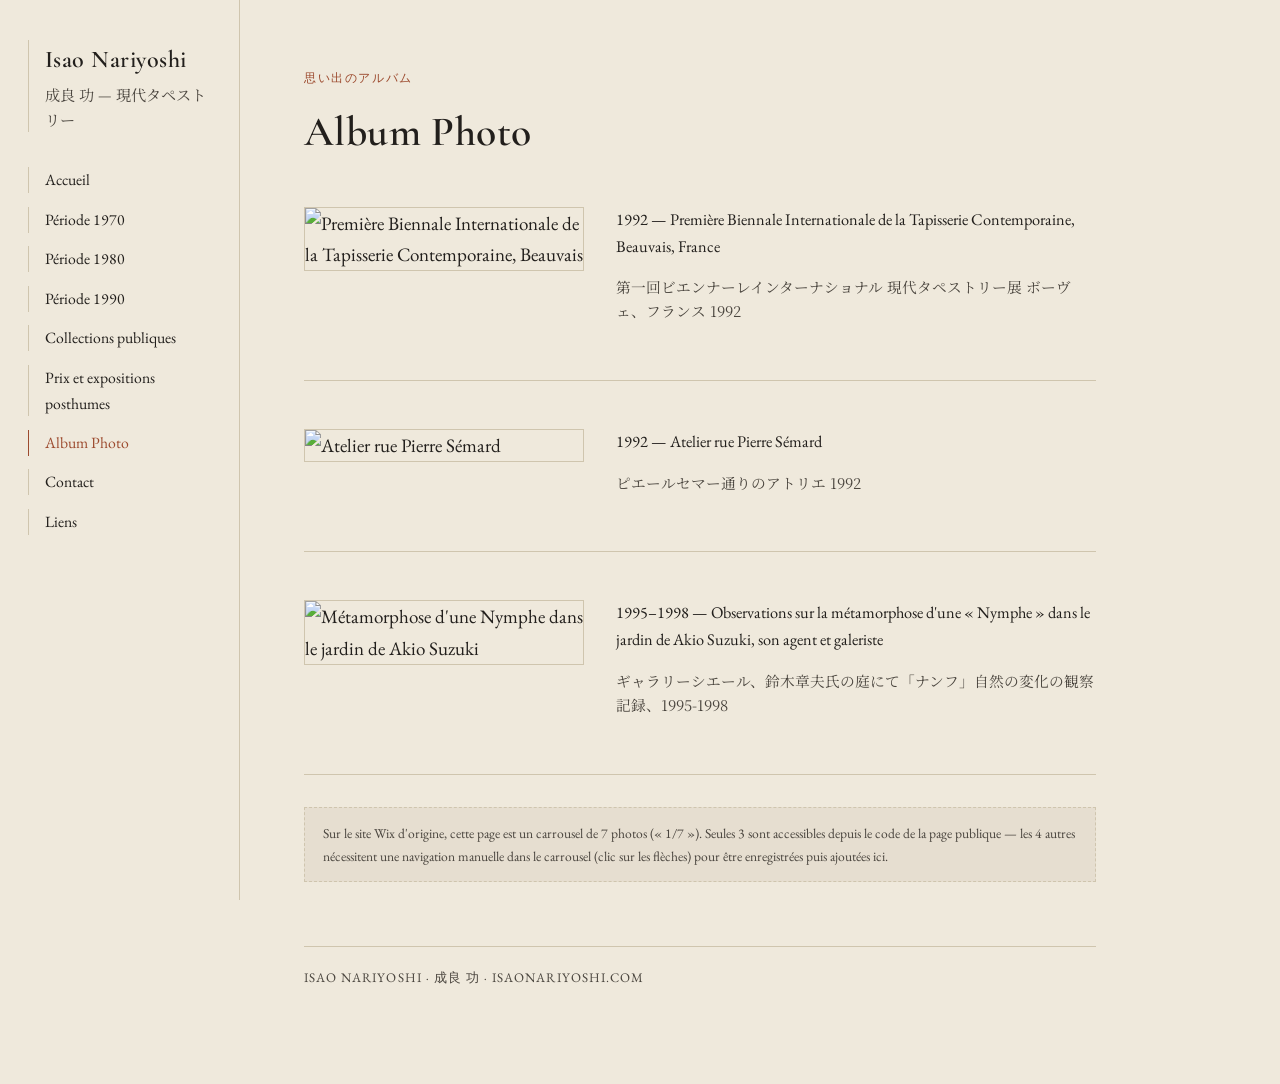
==== album-photo.html @ 6d0f4707 "Add files via upload" ====
<!DOCTYPE html>
<html lang="fr">
<head>
<meta charset="UTF-8">
<meta name="viewport" content="width=device-width, initial-scale=1">
<title>Album Photo — Isao Nariyoshi</title>
<link rel="stylesheet" href="style.css">
</head>
<body>
<div class="shell">

<nav class="thread-nav">
  <a href="index.html" style="text-decoration:none;">
    <span class="mark">Isao Nariyoshi</span>
    <span class="mark-jp">成良 功 — 現代タペストリー</span>
  </a>
  <ul>
    <li><a href="index.html">Accueil</a></li>
    <li><a href="periode-1970.html">Période 1970</a></li>
    <li><a href="periode-1980.html">Période 1980</a></li>
    <li><a href="periode-1990.html">Période 1990</a></li>
    <li><a href="collections-publiques.html">Collections publiques</a></li>
    <li><a href="prix-expositions.html">Prix et expositions posthumes</a></li>
    <li><a href="album-photo.html" aria-current="page">Album Photo</a></li>
    <li><a href="contact.html">Contact</a></li>
    <li><a href="liens.html">Liens</a></li>
  </ul>
</nav>

<main>
  <p class="eyebrow jp">思い出のアルバム</p>
  <h1>Album Photo</h1>

  <div class="works">
    <div class="work">
      <img src="https://static.wixstatic.com/media/222d2c_8d8653666d4f490cb78dee3b9042e3a6~mv2.jpeg" alt="Première Biennale Internationale de la Tapisserie Contemporaine, Beauvais" loading="lazy">
      <div>
        <p class="cap-fr">1992 — Première Biennale Internationale de la Tapisserie Contemporaine, Beauvais, France</p>
        <p class="cap-jp">第一回ビエンナーレインターナショナル 現代タペストリー展 ボーヴェ、フランス 1992</p>
      </div>
    </div>
    <div class="work">
      <img src="https://static.wixstatic.com/media/222d2c_fb16d391d0994af38e654b1a795ef7ef~mv2.jpg" alt="Atelier rue Pierre Sémard" loading="lazy">
      <div>
        <p class="cap-fr">1992 — Atelier rue Pierre Sémard</p>
        <p class="cap-jp">ピエールセマー通りのアトリエ 1992</p>
      </div>
    </div>
    <div class="work">
      <img src="https://static.wixstatic.com/media/222d2c_1adbfa0554534cea8feac32134079305~mv2.jpg" alt="Métamorphose d'une Nymphe dans le jardin de Akio Suzuki" loading="lazy">
      <div>
        <p class="cap-fr">1995–1998 — Observations sur la métamorphose d'une « Nymphe » dans le jardin de Akio Suzuki, son agent et galeriste</p>
        <p class="cap-jp">ギャラリーシエール、鈴木章夫氏の庭にて「ナンフ」自然の変化の観察記録、1995-1998</p>
      </div>
    </div>
  </div>

  <p class="note">Sur le site Wix d'origine, cette page est un carrousel de 7 photos (« 1/7 »). Seules 3 sont accessibles depuis le code de la page publique — les 4 autres nécessitent une navigation manuelle dans le carrousel (clic sur les flèches) pour être enregistrées puis ajoutées ici.</p>

  <footer class="page-end">Isao Nariyoshi · 成良 功 · isaonariyoshi.com</footer>
</main>
</div>
</body>
</html>
---- style.css ----
@import url('https://fonts.googleapis.com/css2?family=Cormorant+Garamond:ital,wght@0,500;0,600;1,500&family=EB+Garamond:ital,wght@0,400;0,500;1,400&family=Noto+Serif+JP:wght@400;500&display=swap');

:root{
  --parchment:#efe9dc;
  --parchment-deep:#e6ded0;
  --ink:#221f1c;
  --ink-soft:#4a453e;
  --indigo:#2f3e5c;
  --rust:#9c4a2e;
  --hairline:#cfc5ae;
}

*{box-sizing:border-box;}

html{scroll-behavior:smooth;}

body{
  margin:0;
  background:var(--parchment);
  color:var(--ink);
  font-family:'EB Garamond', Georgia, serif;
  font-size:19px;
  line-height:1.65;
}

a{color:var(--indigo); text-decoration-color:var(--hairline); text-underline-offset:3px;}
a:hover{color:var(--rust);}

.jp{font-family:'Noto Serif JP', serif; color:var(--ink-soft); font-size:0.92em;}

/* ---------- Layout shell ---------- */
.shell{
  display:grid;
  grid-template-columns:240px 1fr;
  min-height:100vh;
}

nav.thread-nav{
  border-right:1px solid var(--hairline);
  padding:2.5rem 1.75rem;
  position:sticky;
  top:0;
  align-self:start;
  height:100vh;
  overflow-y:auto;
}

nav.thread-nav .mark{
  font-family:'Cormorant Garamond', serif;
  font-weight:600;
  font-size:1.5rem;
  letter-spacing:0.02em;
  display:block;
  margin-bottom:0.15rem;
}
nav.thread-nav .mark-jp{
  font-family:'Noto Serif JP', serif;
  font-size:0.95rem;
  color:var(--ink-soft);
  display:block;
  margin-bottom:2.2rem;
}

nav.thread-nav ul{list-style:none; margin:0; padding:0;}
nav.thread-nav li{margin-bottom:0.85rem;}
nav.thread-nav a{
  font-size:0.98rem;
  color:var(--ink);
  text-decoration:none;
  display:block;
  padding-left:1rem;
  border-left:1px solid var(--hairline);
  transition:border-color .15s, color .15s;
}
nav.thread-nav a:hover, nav.thread-nav a[aria-current="page"]{
  color:var(--rust);
  border-left-color:var(--rust);
}

main{padding:3.5rem 4rem 6rem; max-width:920px;}

@media (max-width:800px){
  .shell{grid-template-columns:1fr;}
  nav.thread-nav{
    position:relative; height:auto; padding:1.5rem 1.5rem 1rem;
    border-right:none; border-bottom:1px solid var(--hairline);
  }
  nav.thread-nav ul{display:flex; flex-wrap:wrap; gap:0 1.2rem;}
  nav.thread-nav li{margin-bottom:0.5rem;}
  main{padding:2.2rem 1.5rem 4rem;}
}

/* ---------- Typography ---------- */
h1{
  font-family:'Cormorant Garamond', serif;
  font-weight:600;
  font-size:2.6rem;
  margin:0 0 0.3rem;
  letter-spacing:0.01em;
}
h2.section-title{
  font-family:'Cormorant Garamond', serif;
  font-weight:600;
  font-size:1.5rem;
  color:var(--indigo);
  margin:3rem 0 1.1rem;
  padding-bottom:0.4rem;
  border-bottom:1px solid var(--hairline);
}
.eyebrow{
  text-transform:uppercase;
  letter-spacing:0.14em;
  font-size:0.72rem;
  color:var(--rust);
  font-family:'EB Garamond', serif;
}

blockquote{
  font-family:'Cormorant Garamond', serif;
  font-style:italic;
  font-size:1.4rem;
  color:var(--ink);
  border-left:2px solid var(--rust);
  margin:2rem 0;
  padding:0.2rem 0 0.2rem 1.5rem;
}
blockquote cite{
  display:block;
  font-family:'EB Garamond', serif;
  font-style:normal;
  font-size:0.85rem;
  color:var(--ink-soft);
  margin-top:0.6rem;
}

/* ---------- Timeline (home) ---------- */
.timeline{margin-top:2.5rem; position:relative; padding-left:1.6rem; border-left:1px solid var(--hairline);}
.timeline .entry{position:relative; margin-bottom:1.7rem;}
.timeline .entry::before{
  content:"";
  position:absolute; left:-1.7rem; top:0.4rem;
  width:7px; height:7px; border-radius:50%;
  background:var(--rust);
}
.timeline .year{font-family:'Cormorant Garamond', serif; font-weight:600; color:var(--indigo); font-size:1.15rem;}

/* ---------- Artwork entries (period pages) ---------- */
.expo-block{margin-bottom:1.6rem; font-size:0.98rem; color:var(--ink-soft);}
.expo-block .yr{color:var(--indigo); font-weight:600;}

.works{margin-top:2.5rem; display:flex; flex-direction:column; gap:3rem;}
.work{
  display:grid;
  grid-template-columns:280px 1fr;
  gap:2rem;
  align-items:start;
  padding-bottom:2.6rem;
  border-bottom:1px solid var(--hairline);
}
.work img{width:100%; height:auto; display:block; border:1px solid var(--hairline);}
.work .cap-fr{font-size:1.02rem; margin:0 0 0.3rem;}
.work .cap-jp{font-family:'Noto Serif JP', serif; color:var(--ink-soft); font-size:0.92rem;}
@media (max-width:700px){
  .work{grid-template-columns:1fr;}
}

/* ---------- Footer ---------- */
footer.page-end{
  margin-top:4rem; padding-top:1.2rem;
  border-top:1px solid var(--hairline);
  font-size:0.82rem; color:var(--ink-soft);
  text-transform:uppercase; letter-spacing:0.08em;
}

.contact-box{margin-top:2rem; font-size:1.15rem;}
.contact-box a{font-family:'Cormorant Garamond', serif; font-size:1.4rem;}

.links-list{list-style:none; padding:0; margin-top:2rem;}
.links-list li{margin-bottom:1rem; padding-bottom:1rem; border-bottom:1px solid var(--hairline);}
.links-list .role{display:block; font-size:0.85rem; color:var(--ink-soft);}
.links-list a{font-family:'Cormorant Garamond', serif; font-size:1.25rem; font-weight:600;}

.note{
  font-size:0.85rem; color:var(--ink-soft); background:var(--parchment-deep);
  border:1px dashed var(--hairline); padding:0.9rem 1.1rem; margin-top:2rem;
}
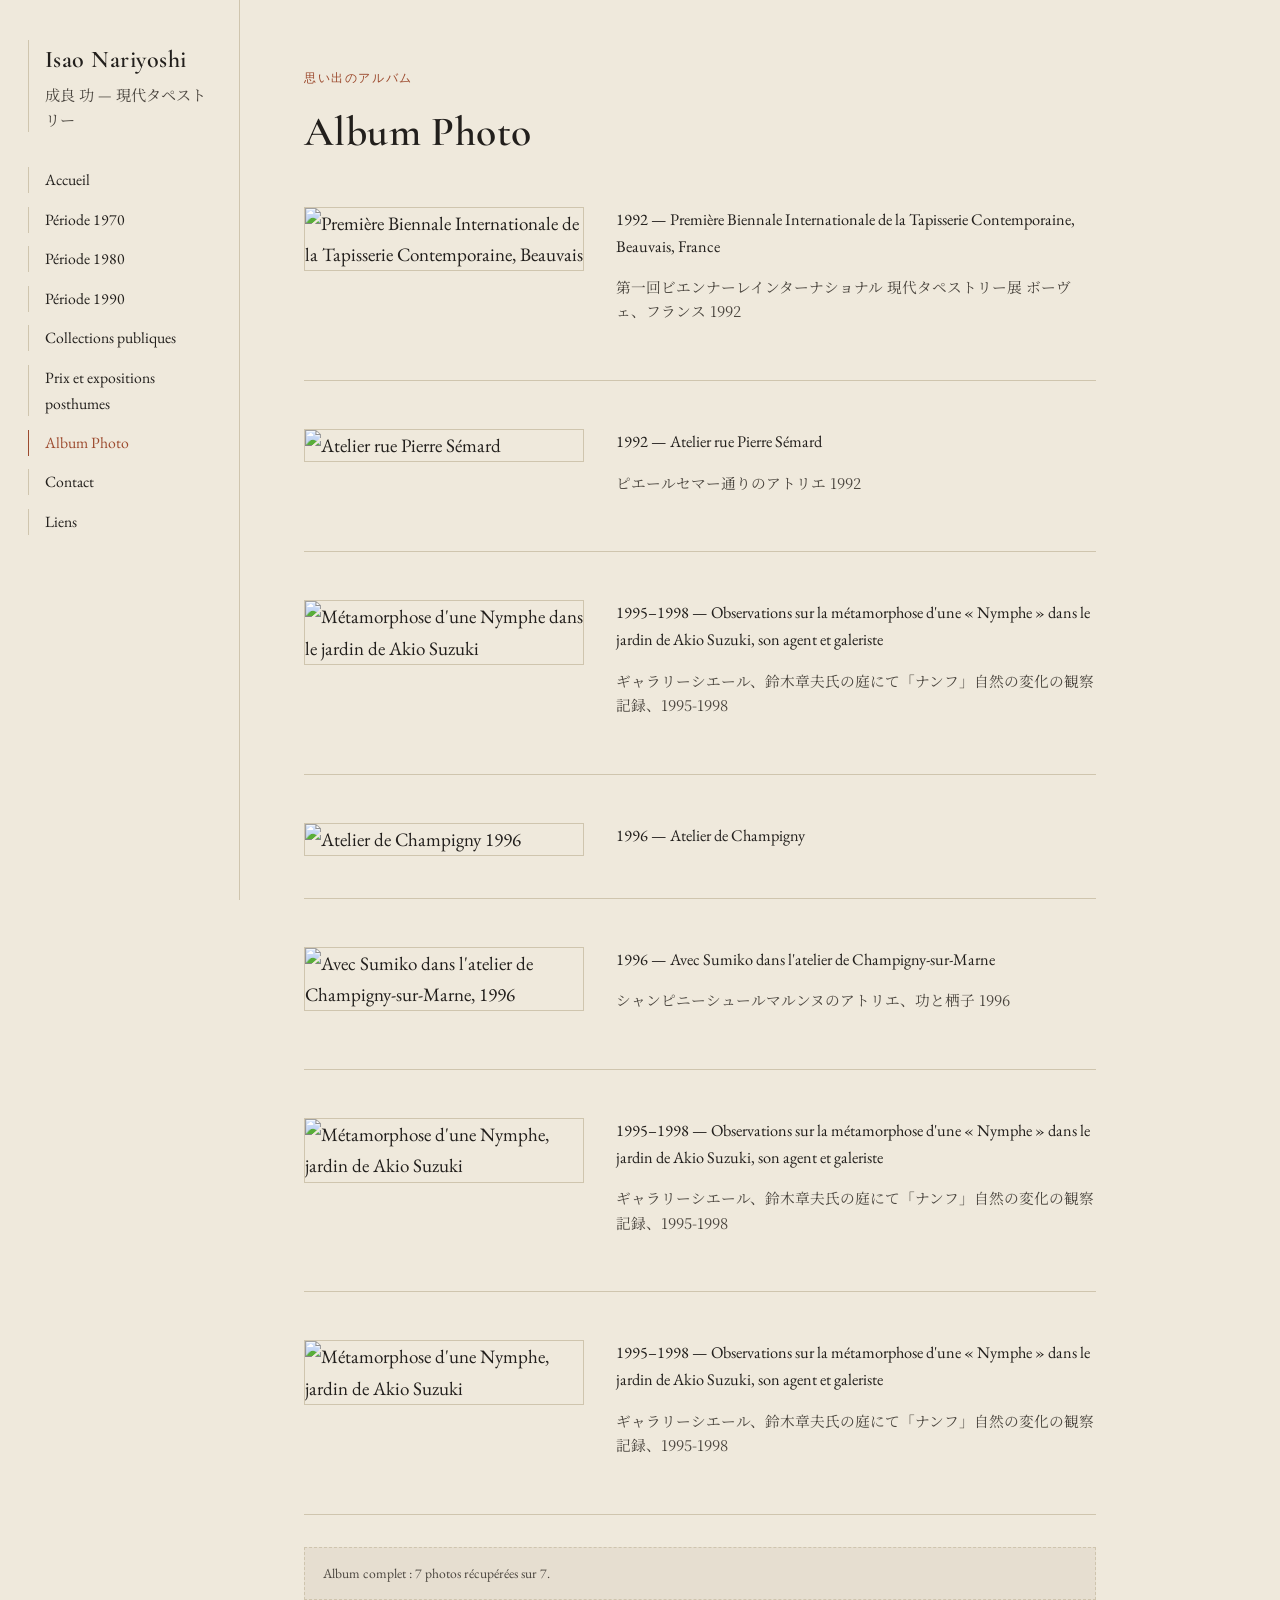
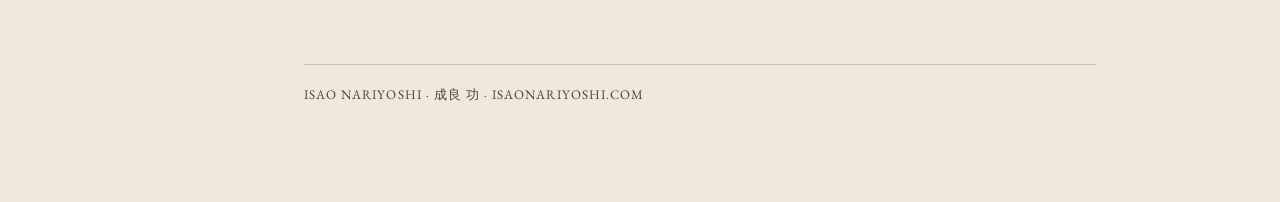
==== commit 076ffc73: "Add files via upload" ====
--- a/album-photo.html
+++ b/album-photo.html
@@ -53,9 +53,36 @@
         <p class="cap-jp">ギャラリーシエール、鈴木章夫氏の庭にて「ナンフ」自然の変化の観察記録、1995-1998</p>
       </div>
     </div>
+    <div class="work">
+      <img src="https://static.wixstatic.com/media/222d2c_a8264a11ccd14f50946b6bd47962d74b~mv2.jpg" alt="Atelier de Champigny 1996" loading="lazy">
+      <div>
+        <p class="cap-fr">1996 — Atelier de Champigny</p>
+      </div>
+    </div>
+    <div class="work">
+      <img src="https://static.wixstatic.com/media/222d2c_30dbb8e673d84045b2c966735c166adc~mv2.jpg" alt="Avec Sumiko dans l'atelier de Champigny-sur-Marne, 1996" loading="lazy">
+      <div>
+        <p class="cap-fr">1996 — Avec Sumiko dans l'atelier de Champigny-sur-Marne</p>
+        <p class="cap-jp">シャンピニーシュールマルンヌのアトリエ、功と栖子 1996</p>
+      </div>
+    </div>
+    <div class="work">
+      <img src="https://static.wixstatic.com/media/222d2c_8d4d48ae36db4ec5a6bad40750be8251~mv2.jpg" alt="Métamorphose d'une Nymphe, jardin de Akio Suzuki" loading="lazy">
+      <div>
+        <p class="cap-fr">1995–1998 — Observations sur la métamorphose d'une « Nymphe » dans le jardin de Akio Suzuki, son agent et galeriste</p>
+        <p class="cap-jp">ギャラリーシエール、鈴木章夫氏の庭にて「ナンフ」自然の変化の観察記録、1995-1998</p>
+      </div>
+    </div>
+    <div class="work">
+      <img src="https://static.wixstatic.com/media/222d2c_5e1c67cd673247919ad4f5ebef82c183~mv2.jpg" alt="Métamorphose d'une Nymphe, jardin de Akio Suzuki" loading="lazy">
+      <div>
+        <p class="cap-fr">1995–1998 — Observations sur la métamorphose d'une « Nymphe » dans le jardin de Akio Suzuki, son agent et galeriste</p>
+        <p class="cap-jp">ギャラリーシエール、鈴木章夫氏の庭にて「ナンフ」自然の変化の観察記録、1995-1998</p>
+      </div>
+    </div>
   </div>
 
-  <p class="note">Sur le site Wix d'origine, cette page est un carrousel de 7 photos (« 1/7 »). Seules 3 sont accessibles depuis le code de la page publique — les 4 autres nécessitent une navigation manuelle dans le carrousel (clic sur les flèches) pour être enregistrées puis ajoutées ici.</p>
+  <p class="note">Album complet : 7 photos récupérées sur 7.</p>
 
   <footer class="page-end">Isao Nariyoshi · 成良 功 · isaonariyoshi.com</footer>
 </main>
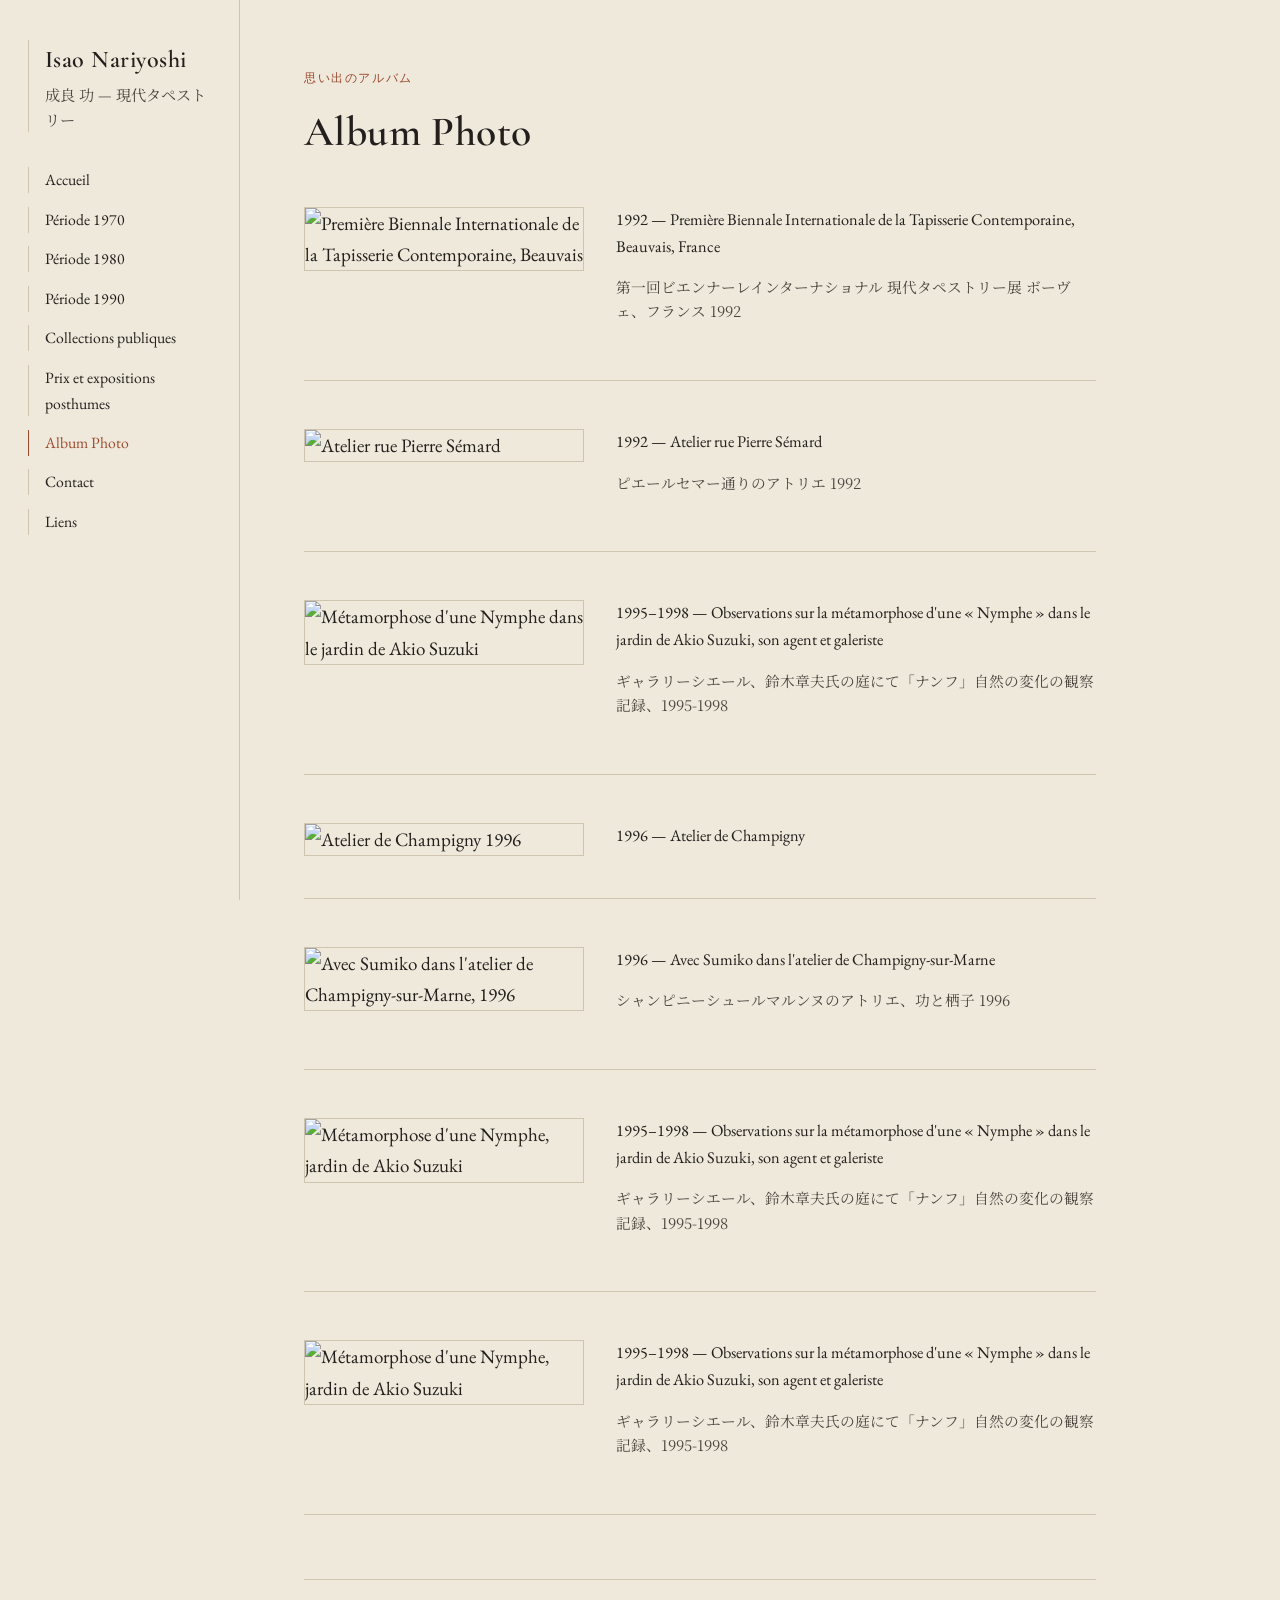
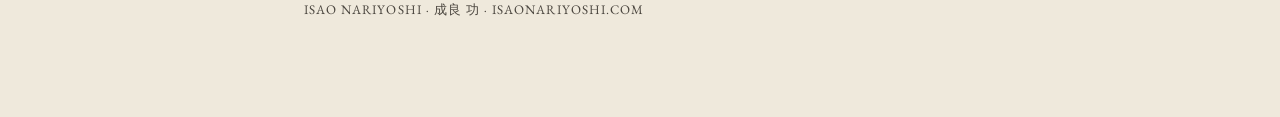
==== commit bd73becb: "Update album-photo.html" ====
--- a/album-photo.html
+++ b/album-photo.html
@@ -82,7 +82,7 @@
     </div>
   </div>
 
-  <p class="note">Album complet : 7 photos récupérées sur 7.</p>
+  
 
   <footer class="page-end">Isao Nariyoshi · 成良 功 · isaonariyoshi.com</footer>
 </main>
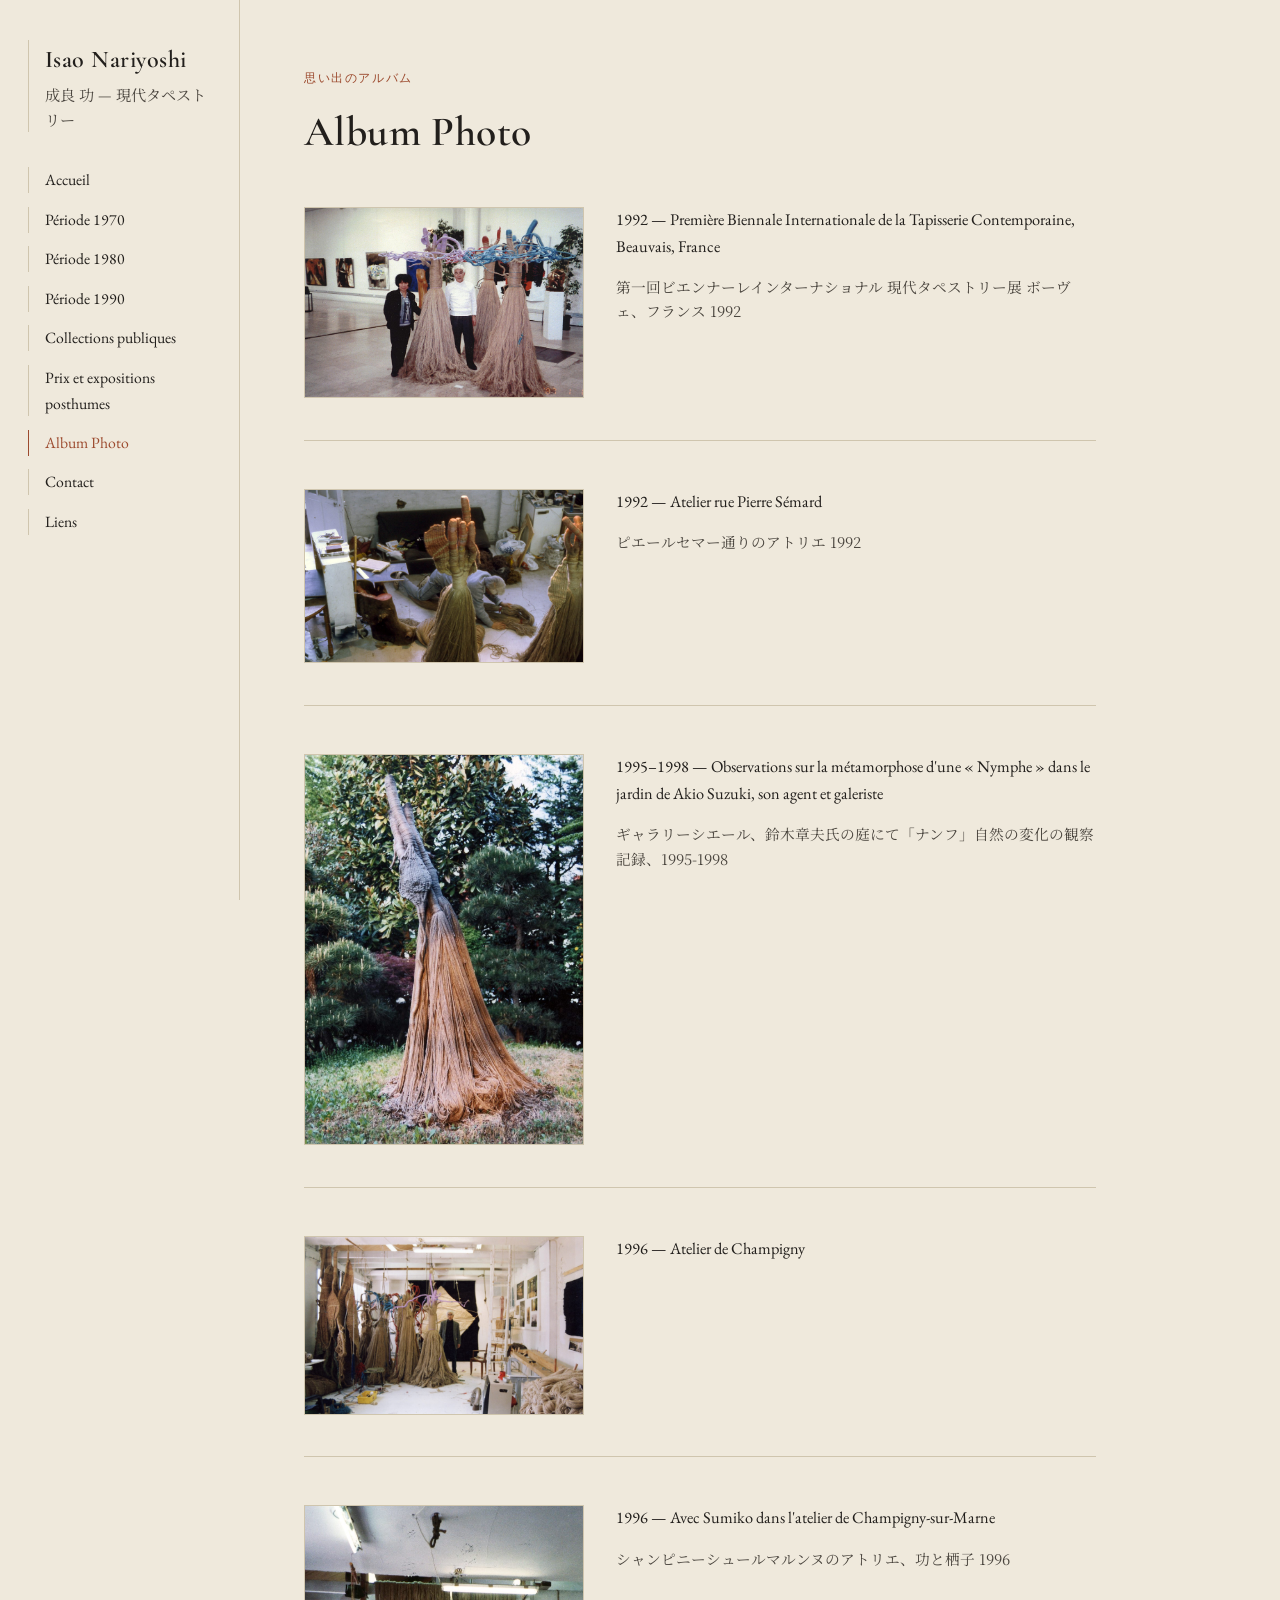
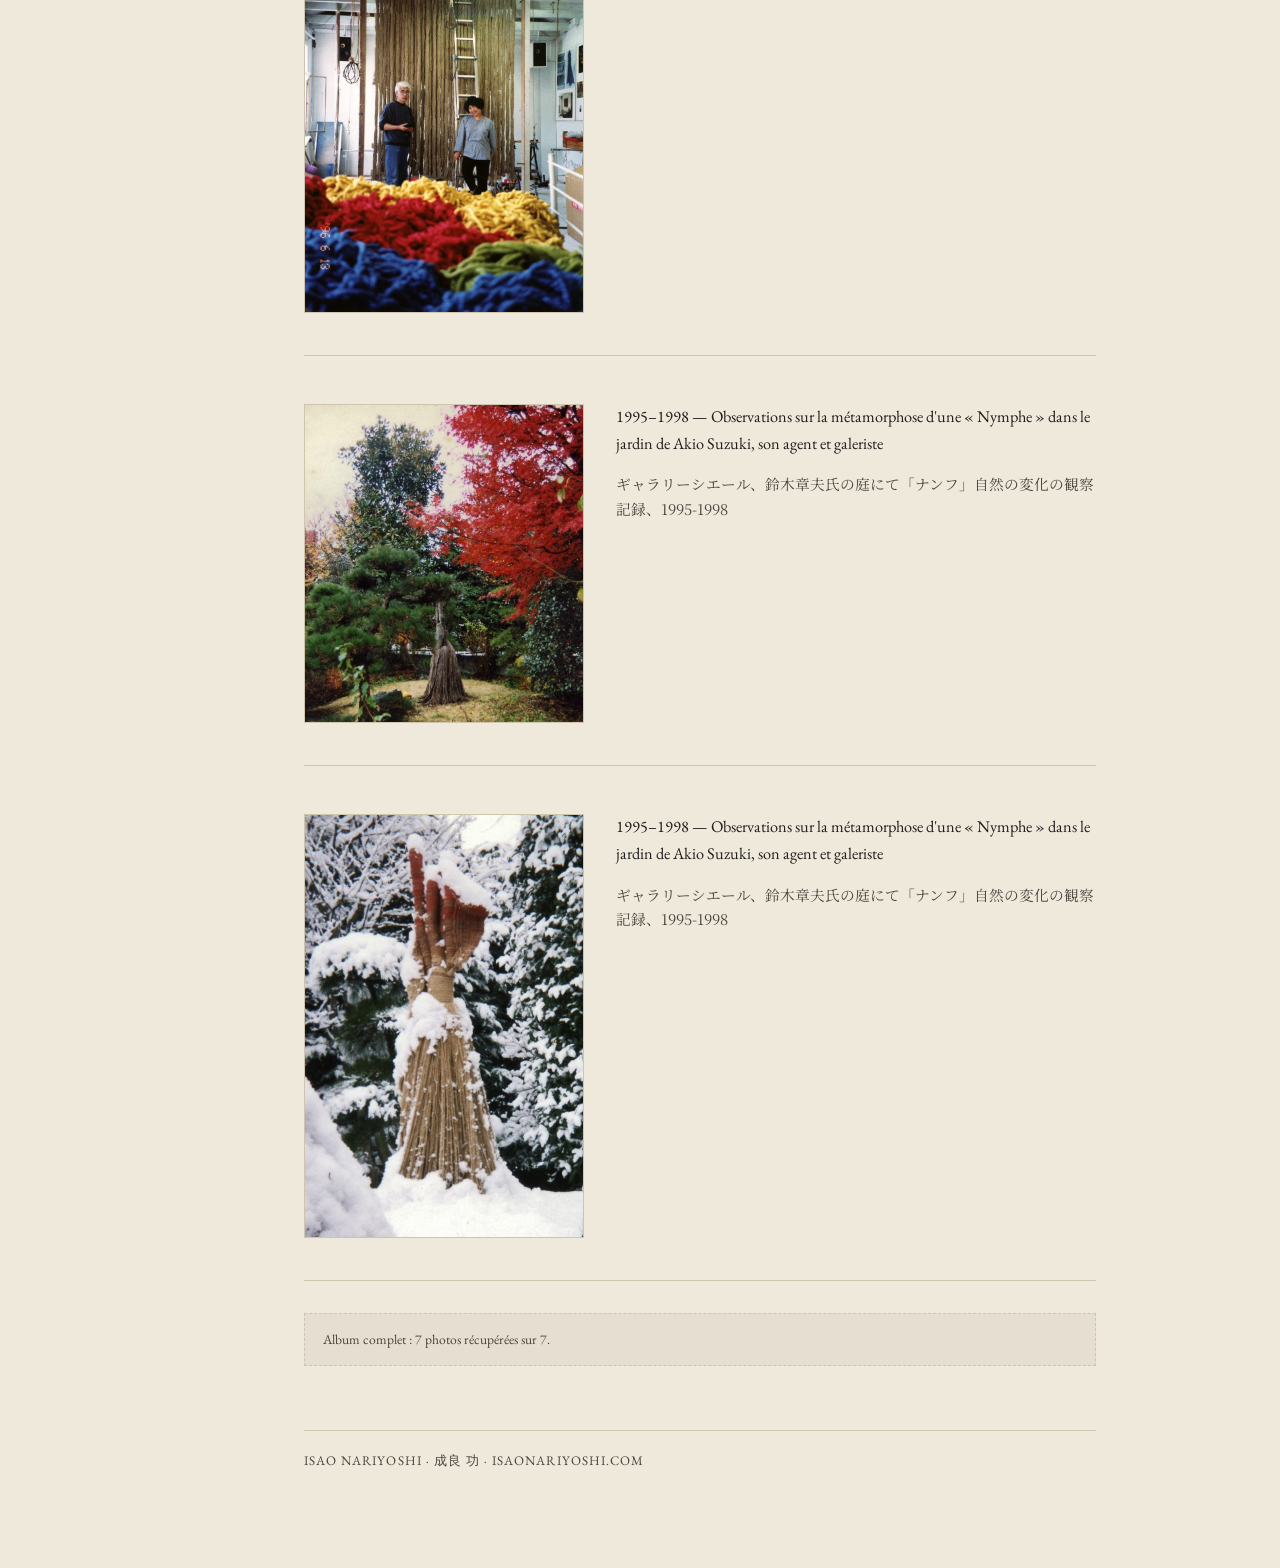
==== commit 15da0b7c: "Add files via upload" ====
--- a/album-photo.html
+++ b/album-photo.html
@@ -33,48 +33,48 @@
 
   <div class="works">
     <div class="work">
-      <img src="https://static.wixstatic.com/media/222d2c_8d8653666d4f490cb78dee3b9042e3a6~mv2.jpeg" alt="Première Biennale Internationale de la Tapisserie Contemporaine, Beauvais" loading="lazy">
+      <img src="images/222d2c_8d8653666d4f490cb78dee3b9042e3a6~mv2.jpeg" alt="Première Biennale Internationale de la Tapisserie Contemporaine, Beauvais" loading="lazy">
       <div>
         <p class="cap-fr">1992 — Première Biennale Internationale de la Tapisserie Contemporaine, Beauvais, France</p>
         <p class="cap-jp">第一回ビエンナーレインターナショナル 現代タペストリー展 ボーヴェ、フランス 1992</p>
       </div>
     </div>
     <div class="work">
-      <img src="https://static.wixstatic.com/media/222d2c_fb16d391d0994af38e654b1a795ef7ef~mv2.jpg" alt="Atelier rue Pierre Sémard" loading="lazy">
+      <img src="images/222d2c_fb16d391d0994af38e654b1a795ef7ef~mv2.jpg" alt="Atelier rue Pierre Sémard" loading="lazy">
       <div>
         <p class="cap-fr">1992 — Atelier rue Pierre Sémard</p>
         <p class="cap-jp">ピエールセマー通りのアトリエ 1992</p>
       </div>
     </div>
     <div class="work">
-      <img src="https://static.wixstatic.com/media/222d2c_1adbfa0554534cea8feac32134079305~mv2.jpg" alt="Métamorphose d'une Nymphe dans le jardin de Akio Suzuki" loading="lazy">
+      <img src="images/222d2c_1adbfa0554534cea8feac32134079305~mv2.jpg" alt="Métamorphose d'une Nymphe dans le jardin de Akio Suzuki" loading="lazy">
       <div>
         <p class="cap-fr">1995–1998 — Observations sur la métamorphose d'une « Nymphe » dans le jardin de Akio Suzuki, son agent et galeriste</p>
         <p class="cap-jp">ギャラリーシエール、鈴木章夫氏の庭にて「ナンフ」自然の変化の観察記録、1995-1998</p>
       </div>
     </div>
     <div class="work">
-      <img src="https://static.wixstatic.com/media/222d2c_a8264a11ccd14f50946b6bd47962d74b~mv2.jpg" alt="Atelier de Champigny 1996" loading="lazy">
+      <img src="images/222d2c_a8264a11ccd14f50946b6bd47962d74b~mv2.jpg" alt="Atelier de Champigny 1996" loading="lazy">
       <div>
         <p class="cap-fr">1996 — Atelier de Champigny</p>
       </div>
     </div>
     <div class="work">
-      <img src="https://static.wixstatic.com/media/222d2c_30dbb8e673d84045b2c966735c166adc~mv2.jpg" alt="Avec Sumiko dans l'atelier de Champigny-sur-Marne, 1996" loading="lazy">
+      <img src="images/222d2c_30dbb8e673d84045b2c966735c166adc~mv2.jpg" alt="Avec Sumiko dans l'atelier de Champigny-sur-Marne, 1996" loading="lazy">
       <div>
         <p class="cap-fr">1996 — Avec Sumiko dans l'atelier de Champigny-sur-Marne</p>
         <p class="cap-jp">シャンピニーシュールマルンヌのアトリエ、功と栖子 1996</p>
       </div>
     </div>
     <div class="work">
-      <img src="https://static.wixstatic.com/media/222d2c_8d4d48ae36db4ec5a6bad40750be8251~mv2.jpg" alt="Métamorphose d'une Nymphe, jardin de Akio Suzuki" loading="lazy">
+      <img src="images/222d2c_8d4d48ae36db4ec5a6bad40750be8251~mv2.jpg" alt="Métamorphose d'une Nymphe, jardin de Akio Suzuki" loading="lazy">
       <div>
         <p class="cap-fr">1995–1998 — Observations sur la métamorphose d'une « Nymphe » dans le jardin de Akio Suzuki, son agent et galeriste</p>
         <p class="cap-jp">ギャラリーシエール、鈴木章夫氏の庭にて「ナンフ」自然の変化の観察記録、1995-1998</p>
       </div>
     </div>
     <div class="work">
-      <img src="https://static.wixstatic.com/media/222d2c_5e1c67cd673247919ad4f5ebef82c183~mv2.jpg" alt="Métamorphose d'une Nymphe, jardin de Akio Suzuki" loading="lazy">
+      <img src="images/222d2c_5e1c67cd673247919ad4f5ebef82c183~mv2.jpg" alt="Métamorphose d'une Nymphe, jardin de Akio Suzuki" loading="lazy">
       <div>
         <p class="cap-fr">1995–1998 — Observations sur la métamorphose d'une « Nymphe » dans le jardin de Akio Suzuki, son agent et galeriste</p>
         <p class="cap-jp">ギャラリーシエール、鈴木章夫氏の庭にて「ナンフ」自然の変化の観察記録、1995-1998</p>
@@ -82,7 +82,7 @@
     </div>
   </div>
 
-  
+  <p class="note">Album complet : 7 photos récupérées sur 7.</p>
 
   <footer class="page-end">Isao Nariyoshi · 成良 功 · isaonariyoshi.com</footer>
 </main>
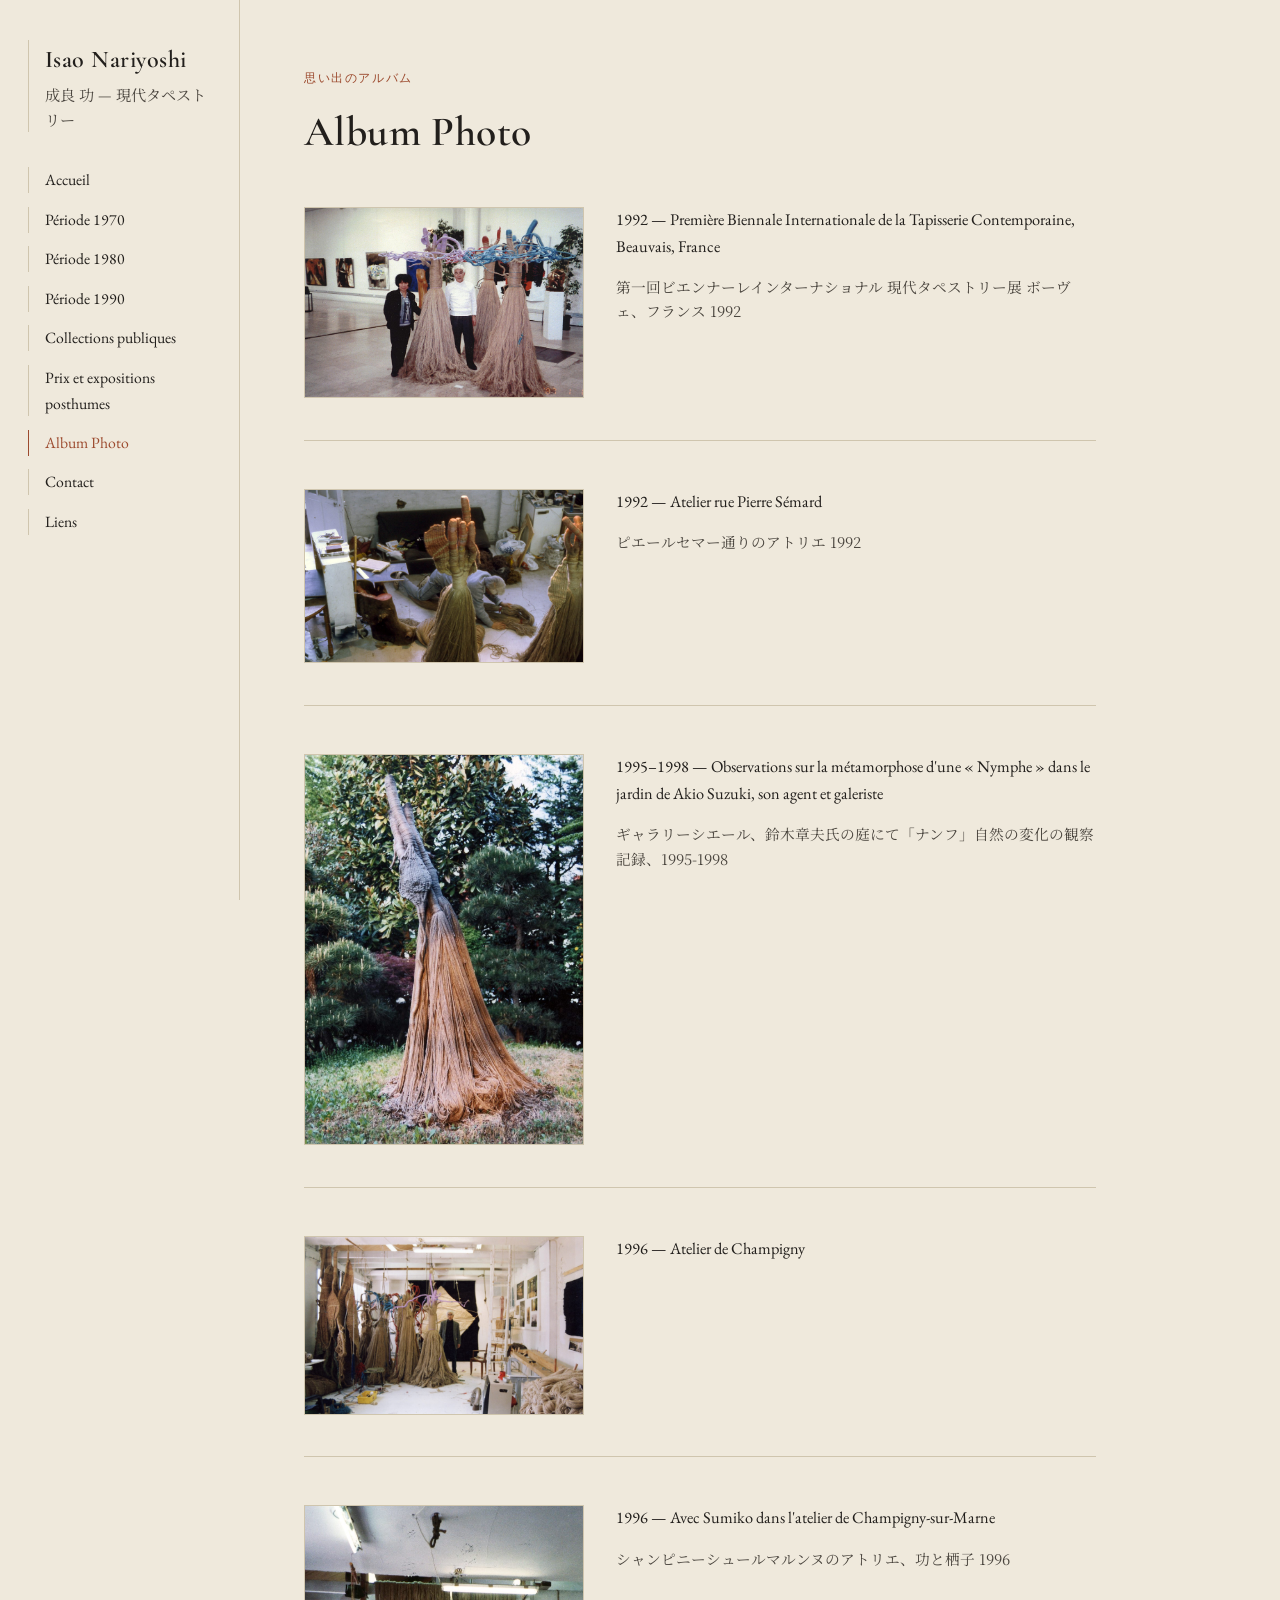
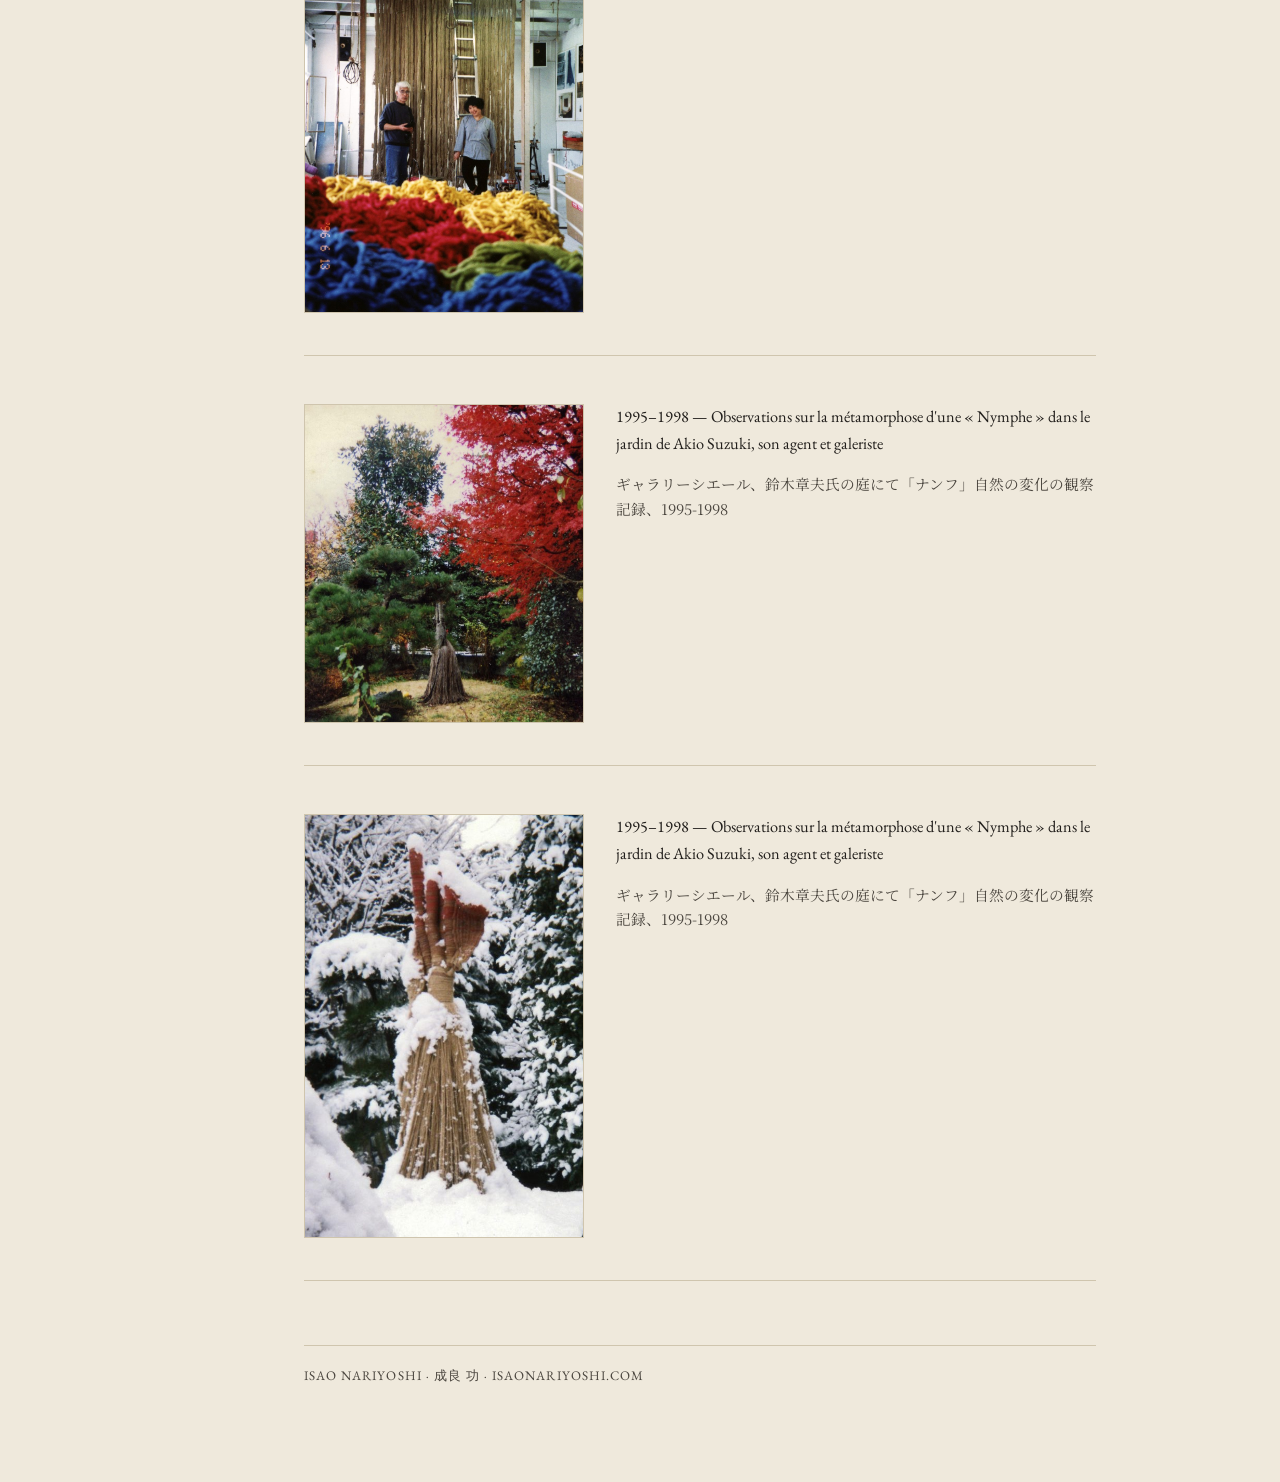
==== commit ba2bde7c: "Update album-photo.html" ====
--- a/album-photo.html
+++ b/album-photo.html
@@ -82,7 +82,7 @@
     </div>
   </div>
 
-  <p class="note">Album complet : 7 photos récupérées sur 7.</p>
+ 
 
   <footer class="page-end">Isao Nariyoshi · 成良 功 · isaonariyoshi.com</footer>
 </main>
